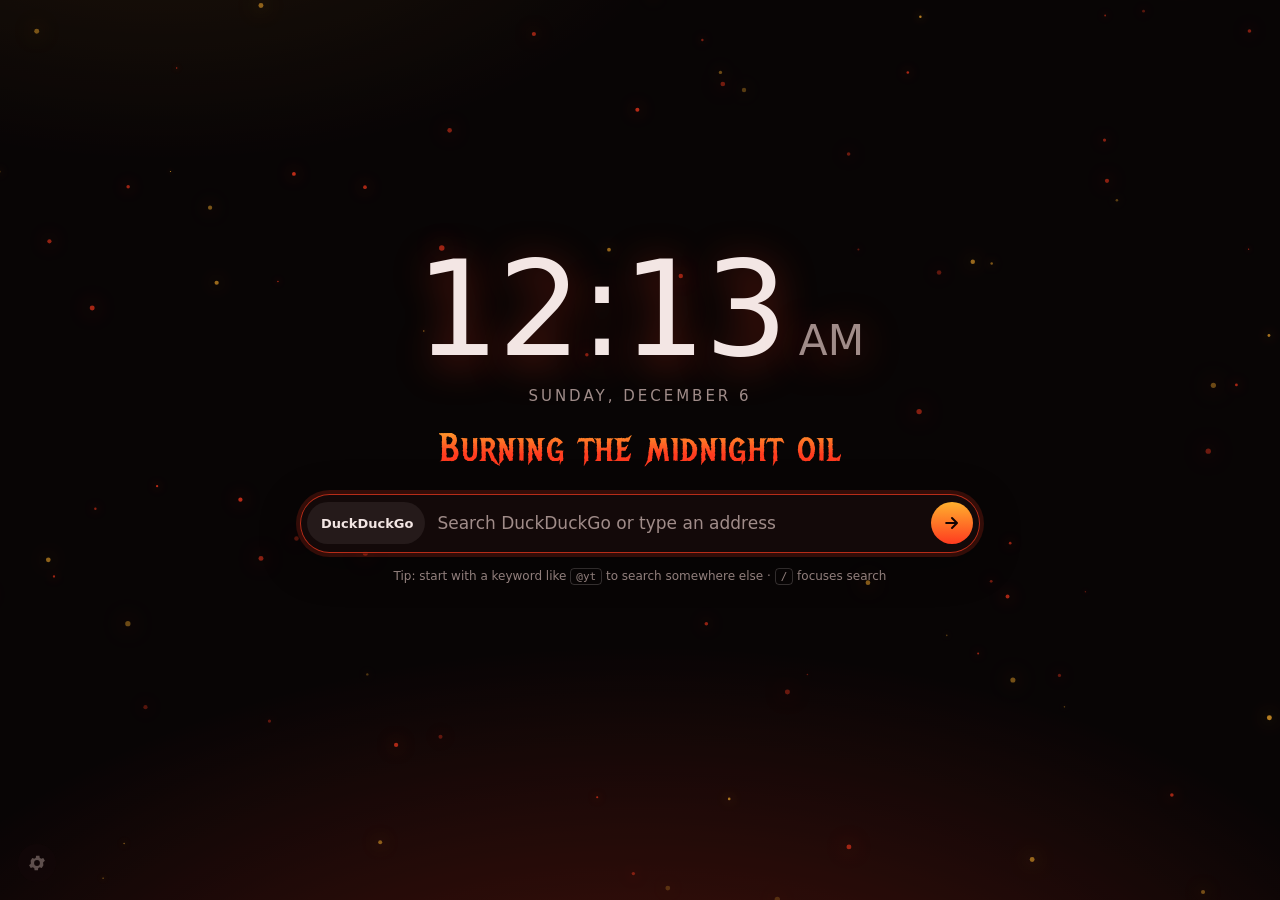
==== studio/content/newtab/index.html @ 5f2a077e "Rename Emberfox to Ignifox "Emberfox" was already used by other creators. Ignifox is from Latin "ign" ====
<!DOCTYPE html>
<html lang="en">
<head>
  <meta charset="utf-8">
  <!-- Ignifox New Tab: an ordinary unprivileged page. It can't touch the browser;
       its settings arrive in config.js, written by Ignifox Studio's engine. -->
  <meta http-equiv="Content-Security-Policy"
        content="default-src 'none'; script-src 'self' file:; style-src 'self' file: 'unsafe-inline'; img-src 'self' file: https: data:; font-src 'self' file:; connect-src 'none'; form-action 'none'">
  <meta name="color-scheme" content="dark light">
  <meta name="referrer" content="no-referrer">
  <title>New Tab</title>
  <link rel="icon" href="logo.svg">
  <link rel="stylesheet" href="newtab.css">
  <script src="config.js"></script>
  <script src="newtab.js" defer></script>
</head>
<body>
  <div id="wall" aria-hidden="true"><canvas id="fx"></canvas></div>
  <div id="dim" aria-hidden="true"></div>

  <main id="center">
    <div id="clock" hidden></div>
    <div id="date" hidden></div>
    <h1 id="greeting" hidden></h1>

    <form id="search" role="search" hidden>
      <div class="engine">
        <button type="button" id="engine-btn" aria-haspopup="listbox" aria-expanded="false" title="Search engine"></button>
        <ul id="engine-menu" role="listbox" hidden></ul>
      </div>
      <input id="q" type="search" autocomplete="off" spellcheck="false" aria-label="Search or enter address">
      <button type="submit" class="go" aria-label="Search">
        <svg viewBox="0 0 24 24"><path d="M5 12h12m-5-6 6 6-6 6" fill="none" stroke="currentColor" stroke-width="2.4" stroke-linecap="round" stroke-linejoin="round"/></svg>
      </button>
    </form>
    <p id="hint" hidden>Tip: start with a keyword like <kbd>@yt</kbd> to search somewhere else · <kbd>/</kbd> focuses search</p>

    <nav id="tiles" aria-label="Shortcuts"></nav>
  </main>

  <aside id="notes" hidden>
    <div class="nhead">Notes</div>
    <textarea id="notes-text" spellcheck="false" placeholder="Jot something down… (stays on this computer)"></textarea>
  </aside>

  <button id="gear" title="Customize this page in Ignifox Studio">
    <svg viewBox="0 0 24 24"><path fill="currentColor" d="M19.4 13a7.5 7.5 0 0 0 0-2l2.1-1.6-2-3.5-2.5 1a7.6 7.6 0 0 0-1.7-1l-.4-2.7h-4l-.4 2.7a7.6 7.6 0 0 0-1.7 1l-2.5-1-2 3.5L4.6 11a7.5 7.5 0 0 0 0 2l-2.1 1.6 2 3.5 2.5-1c.5.4 1.1.7 1.7 1l.4 2.7h4l.4-2.7c.6-.3 1.2-.6 1.7-1l2.5 1 2-3.5zM12 15.5A3.5 3.5 0 1 1 12 8.5a3.5 3.5 0 0 1 0 7z"/></svg>
  </button>
  <div id="gear-tip" hidden>
    <b>Make it yours</b>
    Wallpaper, clock, shortcuts, search engine and layout all live in
    <b>Ignifox Studio → New Tab</b>.<br>Open it with <kbd>Ctrl</kbd>+<kbd>Alt</kbd>+<kbd>I</kbd>.
  </div>
</body>
</html>
---- studio/content/newtab/newtab.css ----
@font-face { font-family: "Metal Mania"; src: url("MetalMania-Regular.ttf"); }

:root {
  --bg: #0b0607; --bg2: #170b0c; --bg3: #24110f; --fg: #f3e6e4; --dim: #a08c89;
  --accent: #ff3b1f; --accent2: #ffb02e; --r: 14px; --cols: 6; --dimness: .25; --blur: 0px;
  color-scheme: dark;
  font: 15px/1.5 system-ui, "Inter", "Cantarell", "Noto Sans", sans-serif;
  color: var(--fg);
  background: var(--bg);
}
:root[data-light] { color-scheme: light; }
* { box-sizing: border-box; }
html, body { height: 100%; margin: 0; overflow: hidden; }

/* ------------------------------------------------------------ wallpaper */
#wall { position: fixed; inset: -40px; z-index: 0; background: var(--bg); filter: blur(var(--blur)); }
#fx { position: absolute; inset: 0; width: 100%; height: 100%; display: none; }
:root[data-wall="embers"] #fx { display: block; }
:root[data-wall="embers"] #wall {
  background:
    radial-gradient(1200px 700px at 50% 120%, color-mix(in srgb, var(--accent) 38%, transparent), transparent 70%),
    radial-gradient(900px 500px at 15% -10%, color-mix(in srgb, var(--accent2) 12%, transparent), transparent 60%),
    var(--bg);
}
:root[data-wall="gradient"] #wall {
  background:
    radial-gradient(1000px 700px at 80% 0%, color-mix(in srgb, var(--accent) 35%, transparent), transparent 60%),
    radial-gradient(900px 700px at 0% 100%, color-mix(in srgb, var(--accent2) 22%, transparent), transparent 60%),
    linear-gradient(160deg, var(--bg2), var(--bg));
}
:root[data-wall="aurora"] #wall { background: var(--bg); overflow: hidden; }
:root[data-wall="aurora"] #wall::before, :root[data-wall="aurora"] #wall::after {
  content: ""; position: absolute; width: 70vmax; height: 70vmax; border-radius: 50%;
  filter: blur(90px); opacity: .55; animation: drift 22s ease-in-out infinite alternate;
}
:root[data-wall="aurora"] #wall::before { background: var(--accent); left: -15vmax; top: -25vmax; }
:root[data-wall="aurora"] #wall::after { background: var(--accent2); right: -20vmax; bottom: -30vmax; animation-duration: 28s; animation-direction: alternate-reverse; }
@keyframes drift { to { transform: translate(18vmax, 12vmax) scale(1.2); } }
:root[data-wall="solid"] #wall, :root[data-wall="none"] #wall { background: var(--bg); }
:root[data-wall="image"] #wall { background-color: var(--bg); background-position: center; background-size: cover; background-repeat: no-repeat; }
#dim { position: fixed; inset: 0; z-index: 1; background: #000; opacity: var(--dimness); pointer-events: none; }
:root[data-wall="none"] #dim, :root[data-wall="solid"] #dim { display: none; }
@media (prefers-reduced-motion: reduce) {
  #wall::before, #wall::after { animation: none !important; }
}

/* --------------------------------------------------------------- layout */
#center {
  position: relative; z-index: 2; height: 100%;
  display: flex; flex-direction: column; align-items: center; justify-content: center;
  gap: 14px; padding: 6vh 24px 10vh;
}
:root[data-layout="top"] #center { justify-content: flex-start; padding-top: 12vh; }
:root[data-layout="minimal"] #clock, :root[data-layout="minimal"] #date,
:root[data-layout="minimal"] #greeting { display: none !important; }

#clock {
  font-size: clamp(64px, 11vw, 132px); font-weight: 200; line-height: 1;
  letter-spacing: -2px; font-variant-numeric: tabular-nums;
  text-shadow: 0 6px 40px color-mix(in srgb, var(--accent) 40%, transparent);
}
#clock small { font-size: .32em; font-weight: 400; margin-inline-start: .3em; color: var(--dim); letter-spacing: 0; }
#date { color: var(--dim); font-size: 15px; letter-spacing: 3px; text-transform: uppercase; margin-top: -4px; }
#greeting {
  margin: 4px 0 10px; font: 400 clamp(26px, 3.4vw, 40px)/1.1 "Metal Mania", serif; letter-spacing: 1px;
  background: linear-gradient(180deg, var(--accent2), var(--accent) 65%);
  -webkit-background-clip: text; background-clip: text; color: transparent;
}

/* --------------------------------------------------------------- search */
#search {
  position: relative; z-index: 10;
  width: min(680px, 92vw); display: flex; align-items: center; gap: 6px;
  padding: 6px; border-radius: 999px;
  background: color-mix(in srgb, var(--bg2) 82%, transparent);
  border: 1px solid color-mix(in srgb, var(--fg) 12%, transparent);
  backdrop-filter: blur(14px);
  box-shadow: 0 10px 40px rgba(0,0,0,.35);
  transition: border-color .15s, box-shadow .15s;
}
#search:focus-within {
  border-color: color-mix(in srgb, var(--accent) 70%, transparent);
  box-shadow: 0 0 0 4px color-mix(in srgb, var(--accent) 18%, transparent), 0 10px 40px rgba(0,0,0,.35);
}
#q { flex: 1; min-width: 0; border: 0; outline: 0; background: none; color: var(--fg); font: inherit; font-size: 17px; padding: 10px 6px; }
#q::placeholder { color: var(--dim); }
#q::-webkit-search-cancel-button { display: none; }
.go {
  width: 42px; height: 42px; flex: none; border: 0; border-radius: 50%; cursor: pointer; color: #140404;
  background: linear-gradient(180deg, var(--accent2), var(--accent));
  display: grid; place-items: center;
}
.go svg { width: 20px; height: 20px; }
.engine { position: relative; }
#engine-btn {
  height: 42px; padding: 0 12px 0 14px; border: 0; border-radius: 999px; cursor: pointer;
  background: color-mix(in srgb, var(--fg) 8%, transparent); color: var(--fg); font: inherit; font-weight: 600; font-size: 13px;
  display: flex; align-items: center; gap: 6px; white-space: nowrap;
}
#engine-btn::after { content: "▾"; color: var(--dim); font-size: 11px; }
#engine-btn:hover { background: color-mix(in srgb, var(--fg) 14%, transparent); }
:root:not([data-switcher]) #engine-btn { pointer-events: none; }
:root:not([data-switcher]) #engine-btn::after { display: none; }
#engine-menu {
  position: absolute; top: 48px; left: 0; z-index: 5; min-width: 220px; max-height: 50vh; overflow: auto;
  margin: 0; padding: 6px; list-style: none; border-radius: 12px;
  background: var(--bg2); border: 1px solid color-mix(in srgb, var(--accent) 30%, transparent);
  box-shadow: 0 14px 40px rgba(0,0,0,.5);
}
#engine-menu li { padding: 8px 10px; border-radius: 8px; cursor: pointer; display: flex; justify-content: space-between; gap: 16px; }
#engine-menu li:hover, #engine-menu li[aria-selected="true"] { background: color-mix(in srgb, var(--accent) 20%, transparent); }
#engine-menu li small { color: var(--dim); font-family: ui-monospace, monospace; }
#hint { margin: 0; color: var(--dim); font-size: 12px; }
kbd { font: 11px ui-monospace, monospace; padding: 1px 5px; border-radius: 4px; border: 1px solid color-mix(in srgb, var(--fg) 20%, transparent); }

/* ---------------------------------------------------------------- tiles */
#tiles {
  margin-top: 22px; display: grid; gap: 18px 14px;
  grid-template-columns: repeat(min(var(--cols), var(--count, 6)), 92px);
  justify-content: center;
}
.tile { display: flex; flex-direction: column; align-items: center; gap: 8px; color: var(--fg); text-decoration: none; outline: none; }
.tile .ico {
  width: 64px; height: 64px; display: grid; place-items: center; overflow: hidden;
  border-radius: var(--r); font-size: 26px; font-weight: 700; color: var(--fg);
  background: color-mix(in srgb, var(--bg2) 85%, transparent);
  border: 1px solid color-mix(in srgb, var(--fg) 10%, transparent);
  backdrop-filter: blur(10px);
  transition: transform .15s, border-color .15s, box-shadow .15s;
}
.tile .ico img { width: 30px; height: 30px; }
.tile .ico span { background: linear-gradient(180deg, var(--accent2), var(--accent)); -webkit-background-clip: text; background-clip: text; color: transparent; }
.tile:hover .ico, .tile:focus-visible .ico {
  transform: translateY(-3px); border-color: color-mix(in srgb, var(--accent) 60%, transparent);
  box-shadow: 0 8px 26px -6px color-mix(in srgb, var(--accent) 60%, transparent);
}
.tile .t { font-size: 12px; color: var(--dim); max-width: 92px; overflow: hidden; text-overflow: ellipsis; white-space: nowrap; }
.tile:hover .t { color: var(--fg); }
:root[data-tiles="circle"] .tile .ico { border-radius: 50%; }
:root[data-tiles="square"] .tile .ico { border-radius: 4px; }
:root[data-tiles="minimal"] .tile .ico { background: none; border-color: transparent; backdrop-filter: none; }

/* ---------------------------------------------------------- notes, gear */
#notes {
  position: fixed; z-index: 3; right: 22px; bottom: 22px; width: 280px;
  border-radius: 14px; overflow: hidden;
  background: color-mix(in srgb, var(--bg2) 85%, transparent); backdrop-filter: blur(12px);
  border: 1px solid color-mix(in srgb, var(--fg) 12%, transparent);
}
.nhead { padding: 8px 12px; font-size: 11px; letter-spacing: 2px; text-transform: uppercase; color: var(--dim); }
#notes-text { width: 100%; height: 160px; border: 0; outline: 0; resize: none; padding: 0 12px 12px; background: none; color: var(--fg); font: 13px/1.5 inherit; }
#gear {
  position: fixed; z-index: 3; left: 18px; bottom: 18px; width: 38px; height: 38px; border-radius: 50%; border: 0; cursor: pointer;
  background: color-mix(in srgb, var(--bg2) 70%, transparent); color: var(--dim); display: grid; place-items: center; opacity: .55;
}
#gear:hover { opacity: 1; color: var(--accent); }
#gear svg { width: 20px; height: 20px; }
#gear-tip {
  position: fixed; z-index: 4; left: 18px; bottom: 64px; width: 280px; padding: 14px; border-radius: 12px; font-size: 13px;
  background: var(--bg2); border: 1px solid color-mix(in srgb, var(--accent) 35%, transparent); color: var(--dim);
}
#gear-tip b { color: var(--fg); }
#gear-tip > b:first-child { display: block; margin-bottom: 4px; color: var(--accent2); }
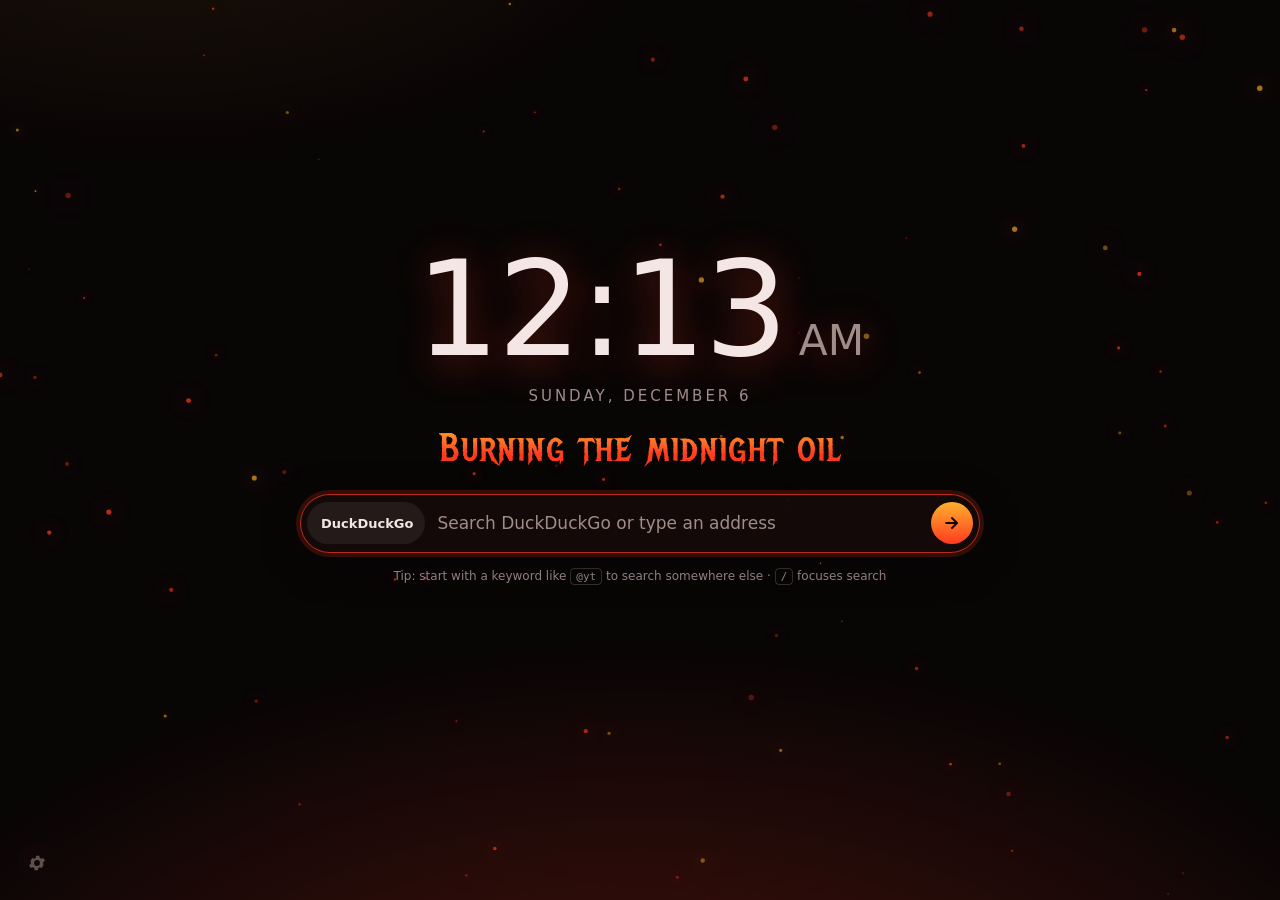
==== commit 0883b6eb: "android: serve the new tab page from the APK; fix wallpaper pictures Co-Authored-By: Claude Fable 5." ====
--- a/studio/content/newtab/index.html
+++ b/studio/content/newtab/index.html
@@ -5,7 +5,7 @@
   <!-- Ignifox New Tab: an ordinary unprivileged page. It can't touch the browser;
        its settings arrive in config.js, written by Ignifox Studio's engine. -->
   <meta http-equiv="Content-Security-Policy"
-        content="default-src 'none'; script-src 'self' file:; style-src 'self' file: 'unsafe-inline'; img-src 'self' file: https: data:; font-src 'self' file:; connect-src 'none'; form-action 'none'">
+        content="default-src 'none'; script-src 'self' file: resource:; style-src 'self' file: resource: 'unsafe-inline'; img-src 'self' file: resource: https: data:; font-src 'self' file: resource:; connect-src 'none'; form-action 'none'">
   <meta name="color-scheme" content="dark light">
   <meta name="referrer" content="no-referrer">
   <title>New Tab</title>
--- a/studio/content/newtab/newtab.css
+++ b/studio/content/newtab/newtab.css
@@ -15,7 +15,10 @@
 /* ------------------------------------------------------------ wallpaper */
 #wall { position: fixed; inset: -40px; z-index: 0; background: var(--bg); filter: blur(var(--blur)); }
 #fx { position: absolute; inset: 0; width: 100%; height: 100%; display: none; }
-:root[data-wall="embers"] #fx { display: block; }
+:root[data-fx] #fx { display: block; }
+:root[data-wall="starfield"] #wall { background: radial-gradient(900px 600px at 50% 50%, color-mix(in srgb, var(--accent) 14%, transparent), transparent 70%), var(--bg); }
+:root[data-wall="matrix"] #wall { background: var(--bg); }
+:root[data-wall="snow"] #wall { background: linear-gradient(180deg, var(--bg2), var(--bg) 70%); }
 :root[data-wall="embers"] #wall {
   background:
     radial-gradient(1200px 700px at 50% 120%, color-mix(in srgb, var(--accent) 38%, transparent), transparent 70%),
@@ -161,3 +164,21 @@
 }
 #gear-tip b { color: var(--fg); }
 #gear-tip > b:first-child { display: block; margin-bottom: 4px; color: var(--accent2); }
+
+/* imported / chosen font for the big text */
+:root[style*="--nt-font"] #clock,
+:root[style*="--nt-font"] #greeting {
+  font-family: var(--nt-font) !important;
+}
+
+/* ---- Ignifox for Android: same page, phone-sized. Settings live in the app's Ignifox Studio. */
+:root[data-platform="android"] #gear, :root[data-platform="android"] #gear-tip,
+:root[data-platform="android"] #hint { display: none !important; }
+:root[data-platform="android"] #center { padding-left: 16px; padding-right: 16px; }
+:root[data-platform="android"] #notes { position: static; width: auto; margin: 18px 16px; }
+@media (max-width: 600px) {
+  #clock { font-size: clamp(54px, 19vw, 92px); }
+  #greeting { font-size: clamp(20px, 6vw, 30px); }
+  #search { width: 100%; }
+  #tiles { gap: 10px; }
+}
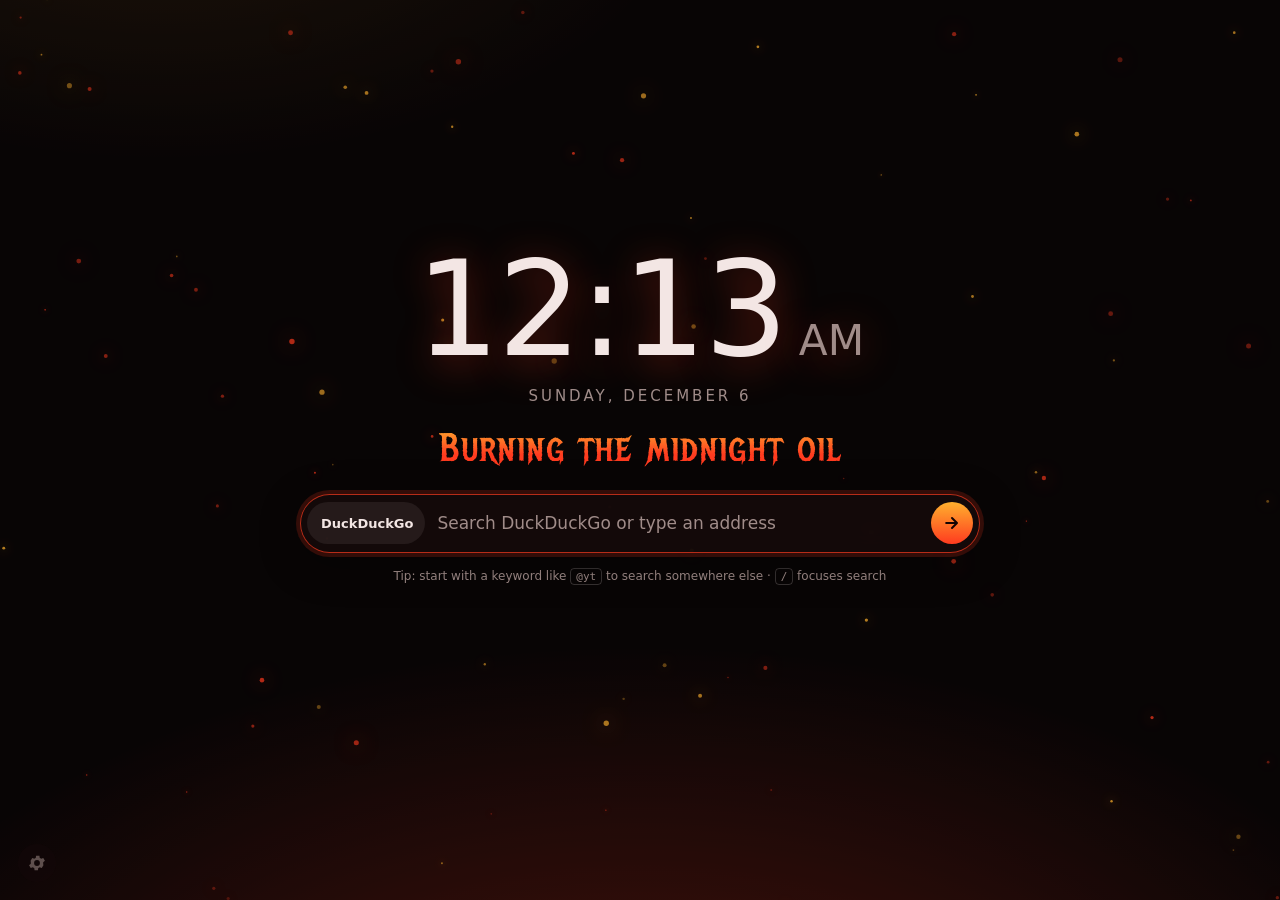
==== commit 3e483090: "new tab: phone viewport; android: tidy address bar on built-in pages Co-Authored-By: Claude Fable 5." ====
--- a/studio/content/newtab/index.html
+++ b/studio/content/newtab/index.html
@@ -6,6 +6,7 @@
        its settings arrive in config.js, written by Ignifox Studio's engine. -->
   <meta http-equiv="Content-Security-Policy"
         content="default-src 'none'; script-src 'self' file: resource:; style-src 'self' file: resource: 'unsafe-inline'; img-src 'self' file: resource: https: data:; font-src 'self' file: resource:; connect-src 'none'; form-action 'none'">
+  <meta name="viewport" content="width=device-width, initial-scale=1">
   <meta name="color-scheme" content="dark light">
   <meta name="referrer" content="no-referrer">
   <title>New Tab</title>
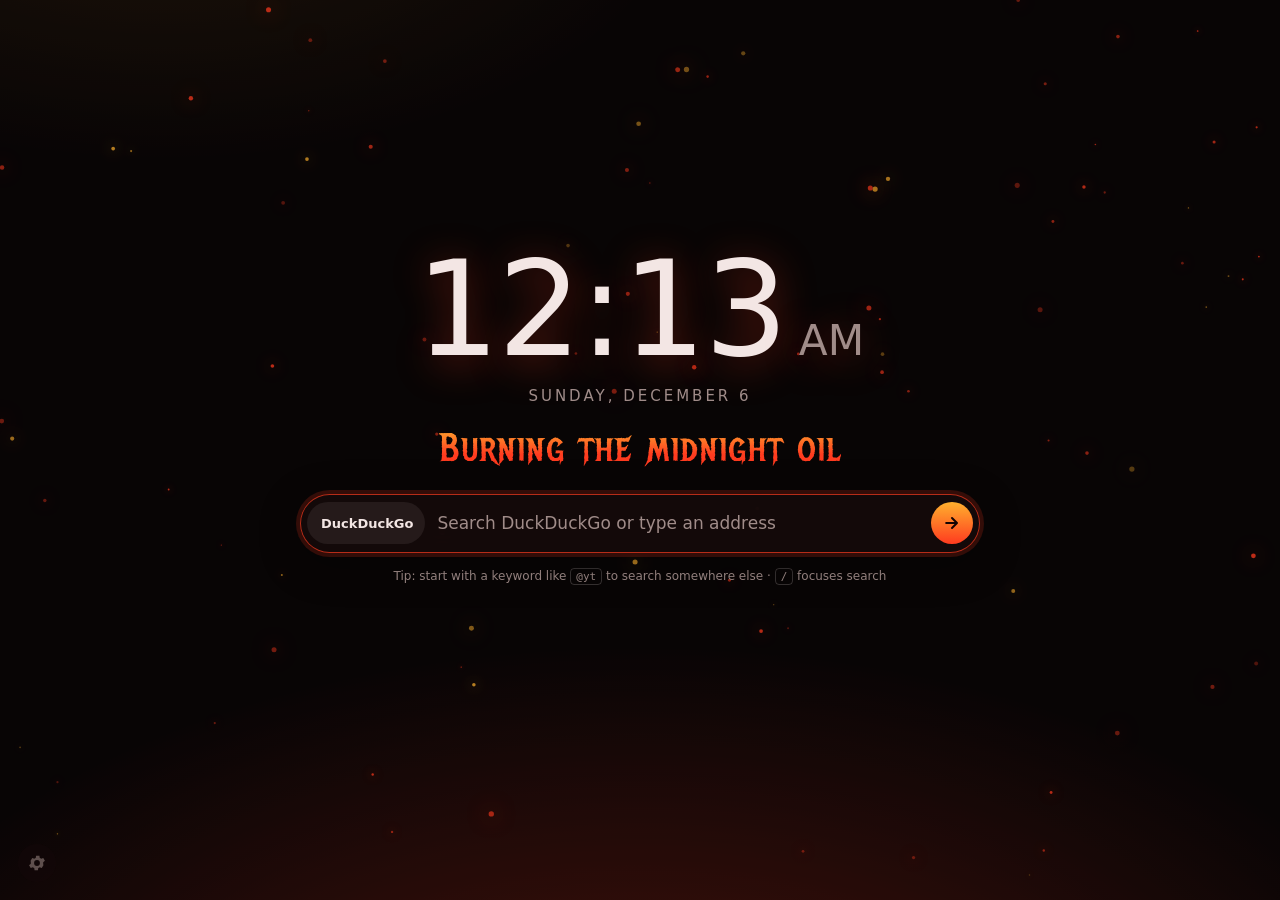
==== commit dc3609f1: "Fix new tab animations on desktop; real animated previews in Studio; desktop CI run - Animated wallp" ====
--- a/studio/content/newtab/index.html
+++ b/studio/content/newtab/index.html
@@ -13,6 +13,7 @@
   <link rel="icon" href="logo.svg">
   <link rel="stylesheet" href="newtab.css">
   <script src="config.js"></script>
+  <script src="fx.js" defer></script>
   <script src="newtab.js" defer></script>
 </head>
 <body>
--- a/studio/content/newtab/newtab.css
+++ b/studio/content/newtab/newtab.css
@@ -43,8 +43,9 @@
 :root[data-wall="image"] #wall { background-color: var(--bg); background-position: center; background-size: cover; background-repeat: no-repeat; }
 #dim { position: fixed; inset: 0; z-index: 1; background: #000; opacity: var(--dimness); pointer-events: none; }
 :root[data-wall="none"] #dim, :root[data-wall="solid"] #dim { display: none; }
+:root[data-motion="off"] #wall::before, :root[data-motion="off"] #wall::after { animation: none !important; }
 @media (prefers-reduced-motion: reduce) {
-  #wall::before, #wall::after { animation: none !important; }
+  :root[data-motion="system"] #wall::before, :root[data-motion="system"] #wall::after { animation: none !important; }
 }
 
 /* --------------------------------------------------------------- layout */
@@ -174,6 +175,10 @@
 /* ---- Ignifox for Android: same page, phone-sized. Settings live in the app's Ignifox Studio. */
 :root[data-platform="android"] #gear, :root[data-platform="android"] #gear-tip,
 :root[data-platform="android"] #hint { display: none !important; }
+/* Big animated blurs are too heavy for phones: soft gradient blobs look the same and cost nothing. */
+:root[data-platform="android"][data-wall="aurora"] #wall::before { filter: none; background: radial-gradient(closest-side, var(--accent), transparent); }
+:root[data-platform="android"][data-wall="aurora"] #wall::after { filter: none; background: radial-gradient(closest-side, var(--accent2), transparent); }
+:root[data-platform="android"] #wall { filter: none; inset: 0; }
 :root[data-platform="android"] #center { padding-left: 16px; padding-right: 16px; }
 :root[data-platform="android"] #notes { position: static; width: auto; margin: 18px 16px; }
 @media (max-width: 600px) {
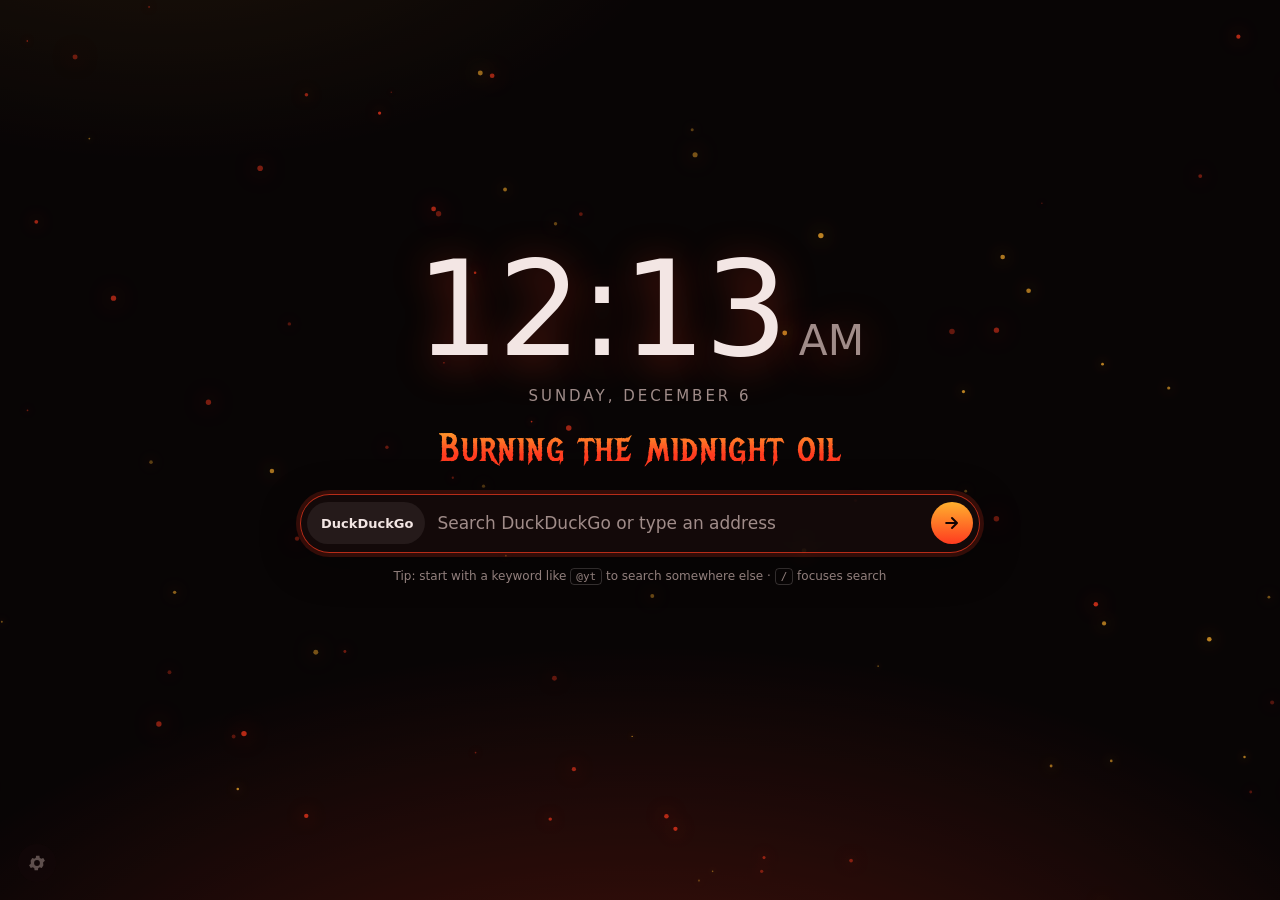
==== commit 2b627cd9: "New tab: flames, thunderstorm, fireflies, GIF/video wallpapers; to-do, countdown and news widgets Co" ====
--- a/studio/content/newtab/index.html
+++ b/studio/content/newtab/index.html
@@ -5,7 +5,7 @@
   <!-- Ignifox New Tab: an ordinary unprivileged page. It can't touch the browser;
        its settings arrive in config.js, written by Ignifox Studio's engine. -->
   <meta http-equiv="Content-Security-Policy"
-        content="default-src 'none'; script-src 'self' file: resource:; style-src 'self' file: resource: 'unsafe-inline'; img-src 'self' file: resource: https: data:; font-src 'self' file: resource:; connect-src 'none'; form-action 'none'">
+        content="default-src 'none'; script-src 'self' file: resource:; style-src 'self' file: resource: 'unsafe-inline'; img-src 'self' file: resource: https: data:; font-src 'self' file: resource:; media-src 'self' file: resource: data:; connect-src 'none'; form-action 'none'">
   <meta name="viewport" content="width=device-width, initial-scale=1">
   <meta name="color-scheme" content="dark light">
   <meta name="referrer" content="no-referrer">
@@ -13,6 +13,7 @@
   <link rel="icon" href="logo.svg">
   <link rel="stylesheet" href="newtab.css">
   <script src="config.js"></script>
+  <script src="feeds.js"></script>
   <script src="fx.js" defer></script>
   <script src="newtab.js" defer></script>
 </head>
@@ -40,9 +41,24 @@
     <nav id="tiles" aria-label="Shortcuts"></nav>
   </main>
 
-  <aside id="notes" hidden>
-    <div class="nhead">Notes</div>
-    <textarea id="notes-text" spellcheck="false" placeholder="Jot something down… (stays on this computer)"></textarea>
+  <aside id="side" hidden>
+    <section id="countdown" class="card" hidden>
+      <div class="nhead" id="cd-title">Countdown</div>
+      <div id="cd-value"></div>
+    </section>
+    <section id="todo" class="card" hidden>
+      <div class="nhead">To-do</div>
+      <ul id="todo-list"></ul>
+      <form id="todo-form"><input id="todo-in" placeholder="Add a task and press Enter" autocomplete="off" aria-label="New task"></form>
+    </section>
+    <section id="notes" class="card" hidden>
+      <div class="nhead">Notes</div>
+      <textarea id="notes-text" spellcheck="false" placeholder="Jot something down… (stays on this device)"></textarea>
+    </section>
+    <section id="feeds" class="card" hidden>
+      <div class="nhead">News</div>
+      <ul id="feed-list"></ul>
+    </section>
   </aside>
 
   <button id="gear" title="Customize this page in Ignifox Studio">
--- a/studio/content/newtab/newtab.css
+++ b/studio/content/newtab/newtab.css
@@ -145,14 +145,41 @@
 :root[data-tiles="minimal"] .tile .ico { background: none; border-color: transparent; backdrop-filter: none; }
 
 /* ---------------------------------------------------------- notes, gear */
-#notes {
-  position: fixed; z-index: 3; right: 22px; bottom: 22px; width: 280px;
-  border-radius: 14px; overflow: hidden;
+#side {
+  position: fixed; z-index: 3; right: 22px; top: 22px; bottom: 22px; width: 290px;
+  display: flex; flex-direction: column; gap: 12px; overflow-y: auto; scrollbar-width: none;
+  justify-content: flex-end;
+}
+#side .card {
+  border-radius: 14px; overflow: hidden; flex: none;
   background: color-mix(in srgb, var(--bg2) 85%, transparent); backdrop-filter: blur(12px);
-  border: 1px solid color-mix(in srgb, var(--fg) 12%, transparent);
+  border: 1px solid color-mix(in srgb, var(--fg) 8%, transparent);
 }
 .nhead { padding: 8px 12px; font-size: 11px; letter-spacing: 2px; text-transform: uppercase; color: var(--dim); }
-#notes-text { width: 100%; height: 160px; border: 0; outline: 0; resize: none; padding: 0 12px 12px; background: none; color: var(--fg); font: 13px/1.5 inherit; }
+#notes-text { width: 100%; height: 140px; border: 0; outline: 0; resize: none; padding: 0 12px 12px; background: none; color: var(--fg); font: inherit; font-size: 13px; line-height: 1.5; }
+@media (min-width: 901px) { :root[data-side] #center { padding-right: 330px; } }
+#cd-value { padding: 0 12px 12px; color: var(--dim); font-size: 13px; }
+#cd-value b { font-size: 34px; font-weight: 300; color: var(--fg); }
+#todo-list, #feed-list { list-style: none; margin: 0; padding: 0 6px 6px; max-height: 240px; overflow-y: auto; scrollbar-width: thin; }
+#todo-list li { display: flex; align-items: center; gap: 8px; padding: 5px 6px; border-radius: 8px; font-size: 13px; }
+#todo-list li:hover { background: color-mix(in srgb, var(--fg) 6%, transparent); }
+#todo-list li span { flex: 1; word-break: break-word; }
+#todo-list li.done span { text-decoration: line-through; color: var(--dim); }
+#todo-list input { accent-color: var(--accent); margin: 0; }
+#todo-list button { border: 0; background: none; color: var(--dim); cursor: pointer; font-size: 16px; opacity: 0; }
+#todo-list li:hover button { opacity: 1; }
+#todo-form { padding: 0 10px 10px; }
+#todo-in {
+  width: 100%; border: 1px solid color-mix(in srgb, var(--fg) 12%, transparent); border-radius: 8px; outline: 0;
+  padding: 7px 9px; background: color-mix(in srgb, var(--bg) 60%, transparent); color: var(--fg); font: inherit; font-size: 13px;
+}
+#todo-in:focus { border-color: var(--accent); }
+#feed-list li { padding: 6px 6px; border-radius: 8px; }
+#feed-list li:hover { background: color-mix(in srgb, var(--fg) 6%, transparent); }
+#feed-list a { display: block; color: var(--fg); text-decoration: none; font-size: 13px; line-height: 1.35; }
+#feed-list a:hover { color: var(--accent2); }
+#feed-list small { color: var(--dim); font-size: 11px; }
+#wall-video { position: absolute; inset: 0; width: 100%; height: 100%; object-fit: cover; }
 #gear {
   position: fixed; z-index: 3; left: 18px; bottom: 18px; width: 38px; height: 38px; border-radius: 50%; border: 0; cursor: pointer;
   background: color-mix(in srgb, var(--bg2) 70%, transparent); color: var(--dim); display: grid; place-items: center; opacity: .55;
@@ -180,10 +207,17 @@
 :root[data-platform="android"][data-wall="aurora"] #wall::after { filter: none; background: radial-gradient(closest-side, var(--accent2), transparent); }
 :root[data-platform="android"] #wall { filter: none; inset: 0; }
 :root[data-platform="android"] #center { padding-left: 16px; padding-right: 16px; }
-:root[data-platform="android"] #notes { position: static; width: auto; margin: 18px 16px; }
+:root[data-platform="android"] #side { position: static; width: auto; margin: 18px 16px; justify-content: flex-start; }
+:root[data-platform="android"] #center { height: auto; min-height: 100%; }
 @media (max-width: 600px) {
   #clock { font-size: clamp(54px, 19vw, 92px); }
   #greeting { font-size: clamp(20px, 6vw, 30px); }
   #search { width: 100%; }
   #tiles { gap: 10px; }
 }
+
+/* Narrow windows: the side column moves under the page instead of covering it. */
+@media (max-width: 900px) {
+  #side { position: static; width: auto; margin: 0 16px 24px; }
+  body { overflow-y: auto; }
+}
